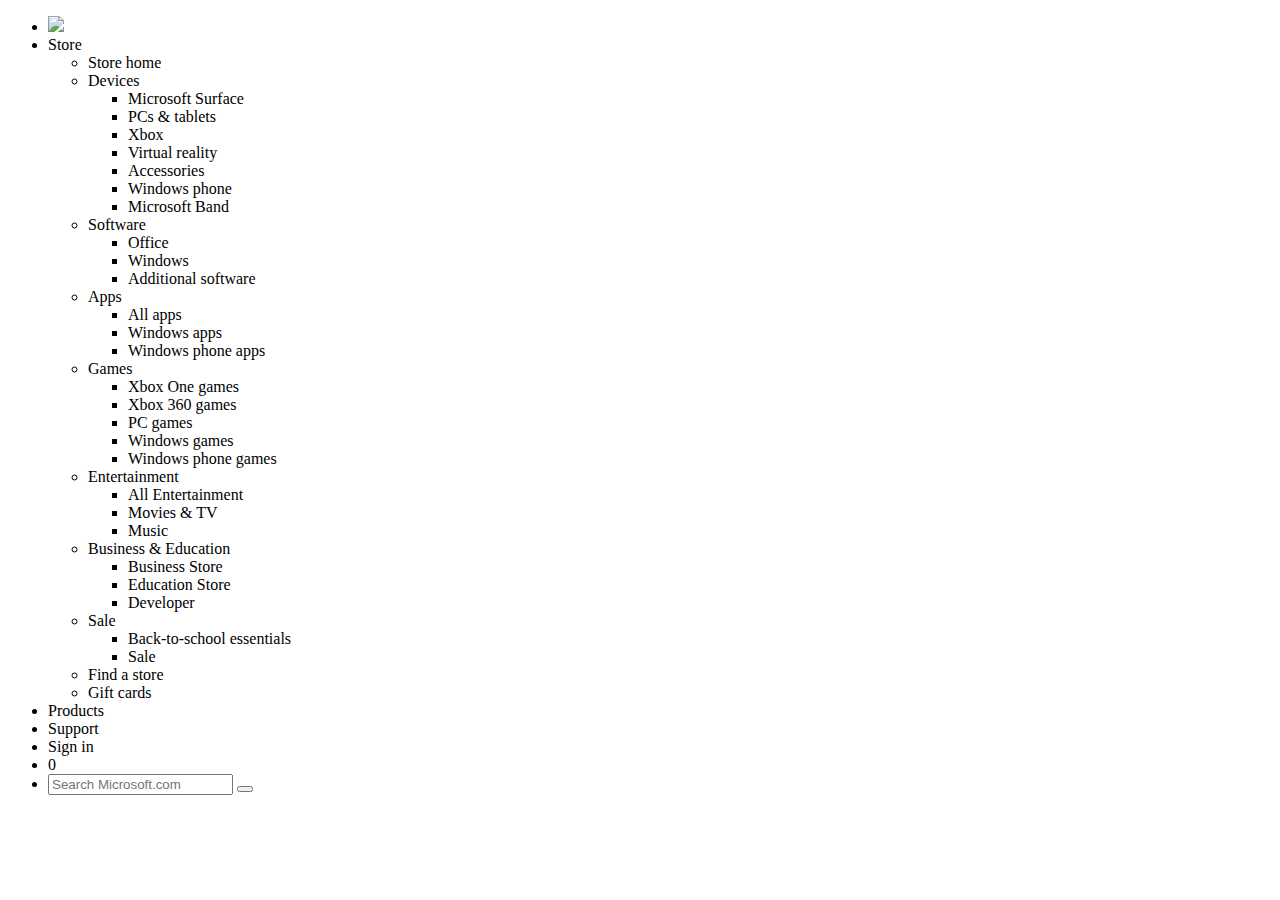
==== index.html @ bd0f7568 "Start" ====
<!DOCTYPE html>
<html lang="en">
<head>
    <meta charset="UTF-8">
    <title>Test</title>

    <!--style-->
    <link rel="stylesheet" href="css/style.css">
    <link rel="stylesheet" href="css/bootstrap.css">
    <link rel="stylesheet" href="css/bootstrap-theme.css">

    <!--JS-->
    <script src="https://ajax.googleapis.com/ajax/libs/jquery/1.12.4/jquery.min.js"></script>
    <script src="js/bootstrap.js"></script>
    <script src="js/jquery.menu-aim.js"></script>
</head>
<body>
<!--Microsoft's nav bar-->
<nav id="microsoft_navbar">
    <ul>
        <li>
            <a href="#">
                <img id="microsoft_image" src="images/microsoft.png">
            </a>
        </li>
        <li id="microsoft_store">
            <span>Store</span>
            <ul>
                <li>Store home</li>

                <li>Devices <span class="glyphicon glyphicon-menu-right" aria-hidden="true"></span>
                    <ul class="microsoft_store_menu">
                        <li>Microsoft Surface</li>
                        <li>PCs & tablets</li>
                        <li>Xbox</li>
                        <li>Virtual reality</li>
                        <li>Accessories</li>
                        <li>Windows phone</li>
                        <li>Microsoft Band</li>
                    </ul>
                </li>

                <li>Software <span class="glyphicon glyphicon-menu-right" aria-hidden="true"></span>
                    <ul class="microsoft_store_menu">
                        <li>Office</li>
                        <li>Windows</li>
                        <li>Additional software</li>
                    </ul>
                </li>

                <li>Apps <span class="glyphicon glyphicon-menu-right" aria-hidden="true"></span>
                    <ul class="microsoft_store_menu">
                        <li>All apps</li>
                        <li>Windows apps</li>
                        <li>Windows phone apps</li>
                    </ul>
                </li>

                <li>Games <span class="glyphicon glyphicon-menu-right" aria-hidden="true"></span>
                    <ul class="microsoft_store_menu">
                        <li>Xbox One games</li>
                        <li>Xbox 360 games</li>
                        <li>PC games</li>
                        <li>Windows games</li>
                        <li>Windows phone games</li>
                    </ul>
                </li>

                <li>Entertainment <span class="glyphicon glyphicon-menu-right" aria-hidden="true"></span>
                    <ul class="microsoft_store_menu">
                        <li>All Entertainment</li>
                        <li>Movies & TV</li>
                        <li>Music</li>
                    </ul>
                </li>

                <li>Business & Education <span class="glyphicon glyphicon-menu-right" aria-hidden="true"></span>
                    <ul class="microsoft_store_menu">
                        <li>Business Store</li>
                        <li>Education Store</li>
                        <li>Developer</li>
                    </ul>
                </li>

                <li>Sale <span class="glyphicon glyphicon-menu-right" aria-hidden="true"></span>
                    <ul class="microsoft_store_menu">
                        <li>Back-to-school essentials</li>
                        <li>Sale</li>
                    </ul>
                </li>
                <li>Find a store</li>
                <li>Gift cards</li>
            </ul>
        </li>
        <li>
            <span>Products</span>
        </li>

        <li>
            <span>Support</span>
        </li>

        <li class="microsoft_nav_left">
            <span>Sign in</span>
        </li>

        <li class="microsoft_nav_left">
            <span class="glyphicon glyphicon-shopping-cart" aria-hidden="true">0</span>
        </li>

        <li class="microsoft_nav_left">
            <form id="microsoft_form" method="get" action="">
                <input type="text" placeholder="Search Microsoft.com">
                <button type="submit">
                    <span class="glyphicon glyphicon-search" aria-hidden="true"></span>
                </button>
            </form>
        </li>
    </ul>

</nav>
</body>
</html>
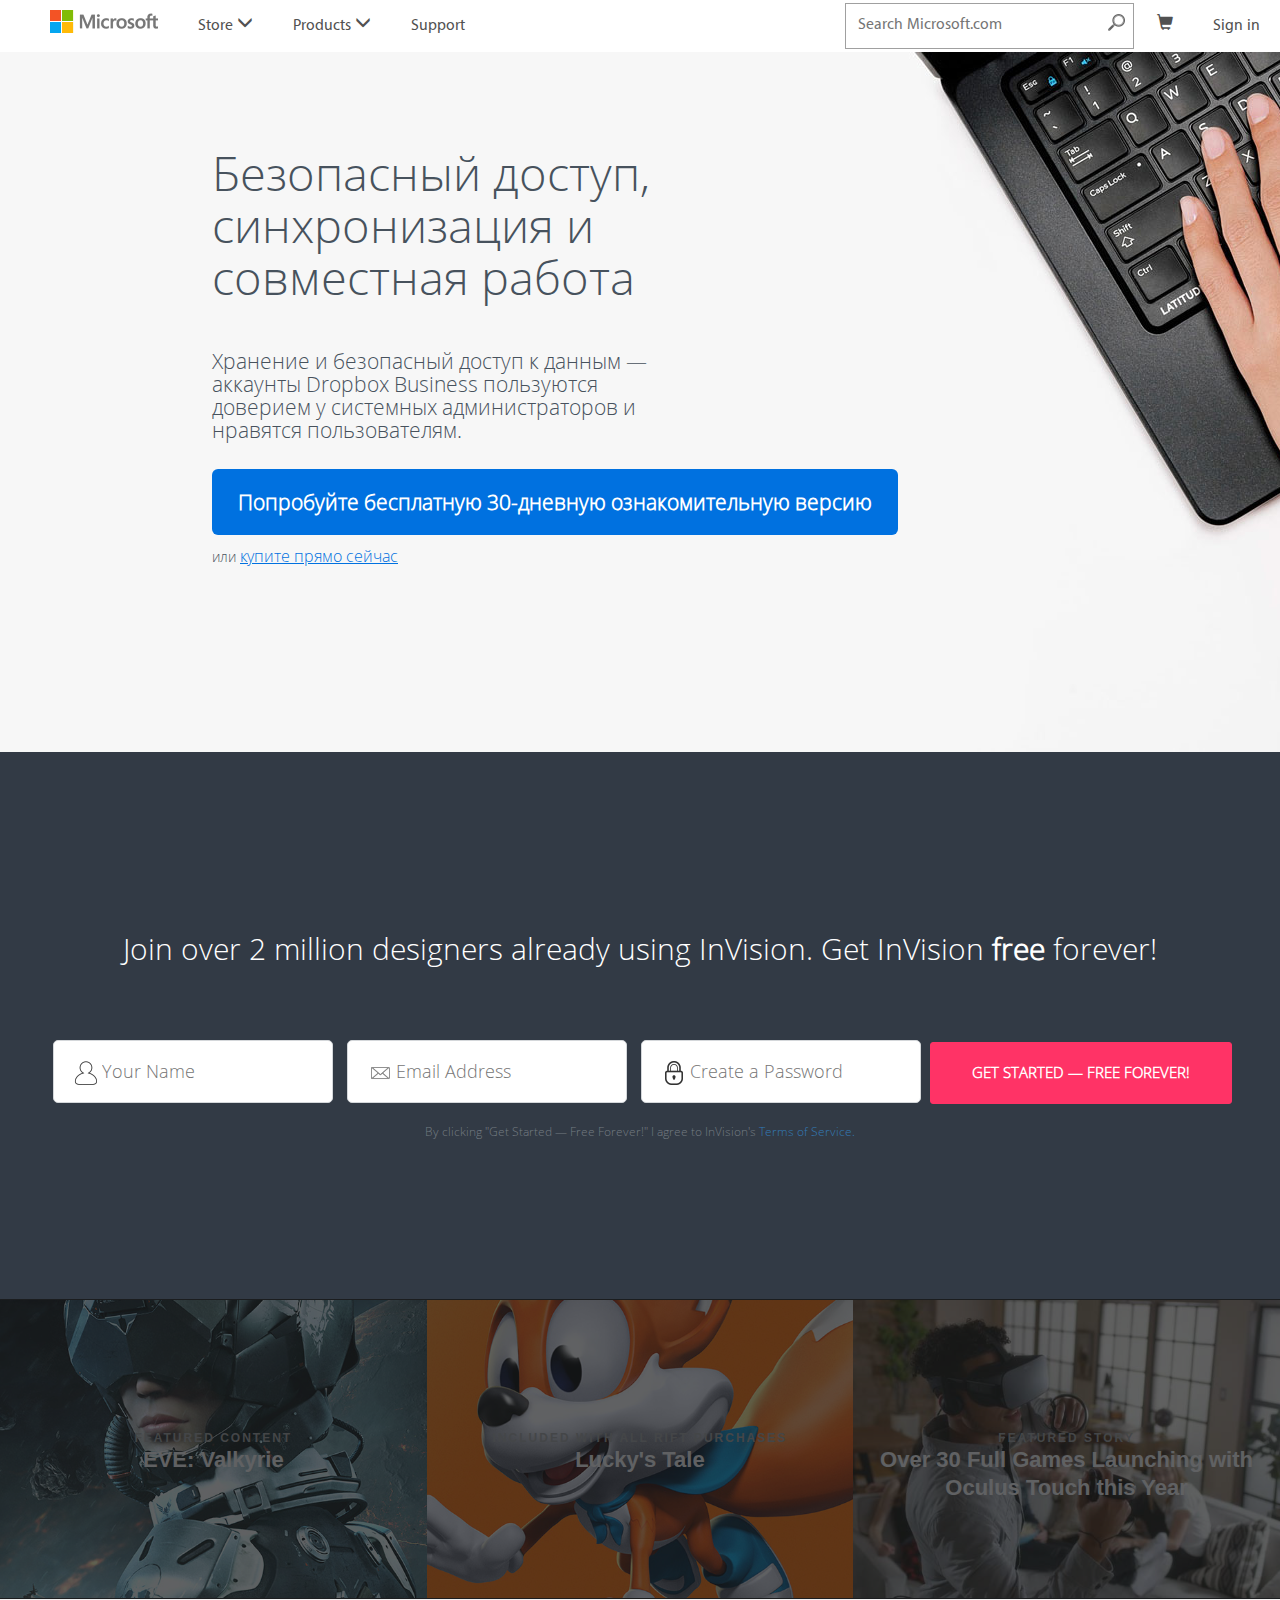
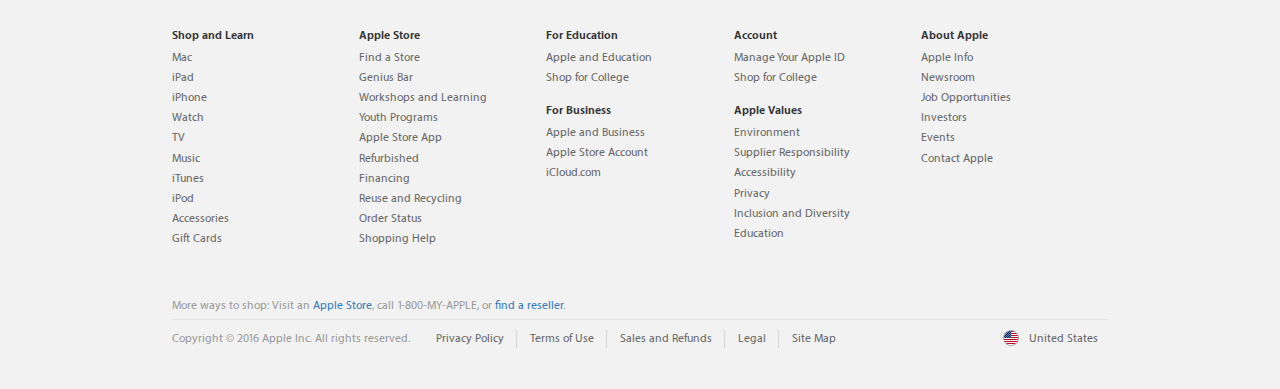
==== commit 0ad045ff: "Updated MIcrosoft's navbar" ====
--- a/index.html
+++ b/index.html
@@ -1,124 +1,577 @@
-
 <!DOCTYPE html>
 <html lang="en">
 <head>
     <meta charset="UTF-8">
-    <title>Test</title>
-
-    <!--style-->
-    <link rel="stylesheet" href="css/style.css">
-    <link rel="stylesheet" href="css/bootstrap.css">
-    <link rel="stylesheet" href="css/bootstrap-theme.css">
-
-    <!--JS-->
+    <title>Title</title>
+
+    <link href="css/style.css" rel="stylesheet">
+    <link href="css/bootstrap.css" rel="stylesheet">
+    <link href="css/bootstrap-responsive.css" rel="stylesheet">
+
+
     <script src="https://ajax.googleapis.com/ajax/libs/jquery/1.12.4/jquery.min.js"></script>
-    <script src="js/bootstrap.js"></script>
-    <script src="js/jquery.menu-aim.js"></script>
+    <script src="js/jquery.menu-aim.js" type="text/javascript"></script>
+    <script src="js/bootstrap.min.js" type="text/javascript"></script>
+    <script>
+        window.onload = function () {
+            var store_clicked = false,
+                product_clicked = false;
+
+            var microsoft_store = document.getElementById('microsoft_store'),
+                microsoft_products = document.getElementById('microsoft_products'),
+                microsoft_support = document.getElementById('microsoft_support');
+
+            function resizeMicrosoftMenu() {
+                if (768 < document.documentElement.clientWidth) {
+                    $('#microsoft_nav').append(microsoft_store);
+                    $('#microsoft_nav').append(microsoft_products);
+                    $('#microsoft_nav').append(microsoft_support);
+                    $('#microsoft_nav').append($('#microsoft_store_nav'));
+                    $('#microsoft_nav').append($('#microsoft_products_nav'));
+                }
+                else {
+                    $('#microsoft_adaptive_menu').append(microsoft_store);
+                    $('#microsoft_adaptive_menu').append(microsoft_products);
+                    $('#microsoft_adaptive_menu').append(microsoft_support);
+                    $('#microsoft_store').append($('#microsoft_store_nav'));
+                    $('#microsoft_products').append($('#microsoft_products_nav'));
+
+                }
+            }
+            resizeMicrosoftMenu();
+
+
+
+
+                    (function () {
+                        $("#microsoft_store_nav").menuAim({
+                            activate: function (a) {
+                                var idx = $(a).index();
+                                $('#microsoft_store_submenu ul').eq(idx).show();
+
+                                $('#microsoft_store_nav li a').css({'background-color': '#f4f4f4'});
+                                $('#microsoft_store_nav li a').eq(idx).css({'background-color': '#dcdcdc'});
+                            },  // fired on row activation
+                            deactivate: function (a) {
+                                var idx = $(a).index();
+                                $('#microsoft_store_submenu ul').eq(idx).hide();
+                            }  // fired on row deactivation
+
+                        });
+
+                        $("#microsoft_products_nav").menuAim({
+                            activate: function (a) {
+                                var idx = $(a).index();
+                                $('#microsoft_products_submenu ul').eq(idx).show();
+
+                                $('#microsoft_products_nav li a').css({'background-color': '#f4f4f4'});
+                                $('#microsoft_products_nav li a').eq(idx).css({'background-color': '#dcdcdc'});
+                            },  // fired on row activation
+                            deactivate: function (a) {
+                                var idx = $(a).index();
+                                $('#microsoft_products_submenu ul').eq(idx).hide();
+                            }  // fired on row deactivation
+                        });
+                    })();
+
+
+            $(window).resize(function(){
+                //alert('resize');
+                resizeMicrosoftMenu();
+
+            });
+
+            window.addEventListener('click', function (event) {
+                $('#microsoft_store_nav').hide();
+                $('#microsoft_store_submenu ul').hide();
+                microsoft_store.style.backgroundColor = '#ffffff';
+
+                $('#microsoft_products_nav').hide();
+                $('#microsoft_products_submenu ul').hide();
+                microsoft_products.style.backgroundColor = '#ffffff';
+
+                $('#microsoft_adaptive_menu').hide();
+            });
+
+
+
+            microsoft_store.addEventListener('click', function(event) {
+                if (!store_clicked) {
+                    $('#microsoft_store_nav').show();
+
+                    $('#microsoft_products_nav').hide();
+                    $('#microsoft_products_submenu ul').hide();
+
+                    microsoft_store.style.backgroundColor = '#f4f4f4';
+                    microsoft_products.style.backgroundColor = '#ffffff';
+
+                    store_clicked = !store_clicked;
+                }
+                else {
+                    $('#microsoft_store_nav').hide();
+                    microsoft_store.style.backgroundColor = '#ffffff';
+                    store_clicked = !store_clicked;
+                }
+
+                event.preventDefault();
+                event.stopPropagation();
+            });
+
+            microsoft_products.addEventListener('click', function (event) {
+                if (!product_clicked) {
+
+                    $('#microsoft_products_nav').show();
+
+                    $('#microsoft_store_nav').hide();
+                    $('#microsoft_store_submenu ul').hide();
+
+
+                    microsoft_products.style.backgroundColor = '#f4f4f4';
+                    microsoft_store.style.backgroundColor = '#ffffff';
+
+                    product_clicked = !product_clicked;
+                }
+                else {
+                    $('#microsoft_products_nav').hide();
+                    microsoft_products.style.backgroundColor = '#ffffff';
+                    product_clicked = !product_clicked;
+                }
+                event.preventDefault();
+                event.stopPropagation();
+
+            });
+
+
+
+
+
+
+            var microsoft_form = document.getElementById('microsoft_nav_form');
+
+            microsoft_form.addEventListener('click', function(event) {
+                var form = $('#microsoft_nav_form > form');
+                if (!form.hasClass('microsoft_nav_form_visible')){
+                    //alert('visible');
+                    form.addClass('microsoft_nav_form_visible');
+                }
+                else {
+                    //alert('unvisible');
+                    form.removeClass('microsoft_nav_form_visible');
+                }
+            }, false);
+
+            $('#microsoft_nav_form > form').click(function (event) {
+                event.stopPropagation();
+            });
+
+            var microsoft_menu = document.getElementById('microsoft_menu');
+            var microsoft_menu_visible = false;
+
+            microsoft_menu.addEventListener('click', function (event) {
+
+                if (document.documentElement.clientWidth <= 768){
+                    if (!microsoft_menu_visible){
+                        $('#microsoft_adaptive_menu').show();
+
+                        microsoft_store.style.display = 'block';
+                        microsoft_products.style.display = 'block';
+                        microsoft_support.style.display = 'block';
+
+                        microsoft_menu_visible = true;
+                    }
+                    else{
+                        microsoft_store.style.display = 'none';
+                        microsoft_products.style.display = 'none';
+                        microsoft_support.style.display = 'none';
+
+                        microsoft_menu_visible = false;
+                    }
+                }
+                event.preventDefault();
+                event.stopPropagation();
+            });
+
+
+
+
+
+
+            var apple_nav = document.getElementsByClassName('apple_nav_submenu_invisible');
+
+            for (var i=0; i < apple_nav.length; i++){
+                var elem = apple_nav[i];
+                elem.addEventListener('click', function () {
+                    if (this.classList.contains('apple_nav_submenu_invisible')){
+                        this.classList.remove('apple_nav_submenu_invisible');
+                        this.classList.add('apple_nav_submenu_visible');
+                    }
+                    else{
+                        this.classList.remove('apple_nav_submenu_visible');
+                        this.classList.add('apple_nav_submenu_invisible');
+                    }
+                }, true);
+            }
+
+        }
+
+    </script>
+
 </head>
 <body>
-<!--Microsoft's nav bar-->
-<nav id="microsoft_navbar">
-    <ul>
-        <li>
-            <a href="#">
-                <img id="microsoft_image" src="images/microsoft.png">
-            </a>
+
+<!--Microsoft-->
+<nav id="microsoft_nav">
+    <div id="microsoft_logo">
+        <a href="#">
+            <img src="images/microsoft.png">
+        </a>
+    </div>
+    <div id="microsoft_store" class="microsoft_nav">
+        <span>Store</span>
+        <span class="glyphicon glyphicon-menu-down" aria-hidden="true"></span>
+    </div>
+    <div id="microsoft_products" class="microsoft_nav">
+        <span>Products</span>
+        <span class="glyphicon glyphicon-menu-down" aria-hidden="true"></span>
+    </div>
+    <div id="microsoft_support" class="microsoft_nav">
+        <a href="#"><span>Support</span></a>
+    </div>
+
+
+    <div id="microsoft_menu" class="microsoft_nav microsoft_nav_right">
+        <span class="glyphicon glyphicon-menu-hamburger" aria-hidden="true"></span>
+    </div>
+
+    <div class="microsoft_nav microsoft_nav_right">
+        <a href="#"><span>Sign in</span></a>
+    </div>
+    <div class="microsoft_nav microsoft_nav_right">
+        <a href="#"><span class="glyphicon glyphicon-shopping-cart" aria-hidden="true"></span></a>
+    </div>
+    <div id="microsoft_nav_form" class="microsoft_nav_right">
+        <form method="get" action="">
+            <input type="text" placeholder="Search Microsoft.com">
+            <button type="submit"></button>
+        </form>
+    </div>
+
+
+
+    <ul id="microsoft_store_nav" class="microsoft_nav_menu">
+        <li><a href="#">Store hone</a></li>
+        <li><a href="#">Devices <span class="glyphicon glyphicon-menu-right" aria-hidden="true"></span></a></li>
+        <li><a href="#">Software <span class="glyphicon glyphicon-menu-right" aria-hidden="true"></span></a></li>
+        <li><a href="#">Apps <span class="glyphicon glyphicon-menu-right" aria-hidden="true"></span></a></li>
+        <li><a href="#">Games <span class="glyphicon glyphicon-menu-right" aria-hidden="true"></span></a></li>
+        <li><a href="#">Entertainment <span class="glyphicon glyphicon-menu-right" aria-hidden="true"></span></a></li>
+        <li><a href="#">Business & Education <span class="glyphicon glyphicon-menu-right" aria-hidden="true"></span></a>
         </li>
-        <li id="microsoft_store">
-            <span>Store</span>
-            <ul>
-                <li>Store home</li>
-
-                <li>Devices <span class="glyphicon glyphicon-menu-right" aria-hidden="true"></span>
-                    <ul class="microsoft_store_menu">
-                        <li>Microsoft Surface</li>
-                        <li>PCs & tablets</li>
-                        <li>Xbox</li>
-                        <li>Virtual reality</li>
-                        <li>Accessories</li>
-                        <li>Windows phone</li>
-                        <li>Microsoft Band</li>
-                    </ul>
-                </li>
-
-                <li>Software <span class="glyphicon glyphicon-menu-right" aria-hidden="true"></span>
-                    <ul class="microsoft_store_menu">
-                        <li>Office</li>
-                        <li>Windows</li>
-                        <li>Additional software</li>
-                    </ul>
-                </li>
-
-                <li>Apps <span class="glyphicon glyphicon-menu-right" aria-hidden="true"></span>
-                    <ul class="microsoft_store_menu">
-                        <li>All apps</li>
-                        <li>Windows apps</li>
-                        <li>Windows phone apps</li>
-                    </ul>
-                </li>
-
-                <li>Games <span class="glyphicon glyphicon-menu-right" aria-hidden="true"></span>
-                    <ul class="microsoft_store_menu">
-                        <li>Xbox One games</li>
-                        <li>Xbox 360 games</li>
-                        <li>PC games</li>
-                        <li>Windows games</li>
-                        <li>Windows phone games</li>
-                    </ul>
-                </li>
-
-                <li>Entertainment <span class="glyphicon glyphicon-menu-right" aria-hidden="true"></span>
-                    <ul class="microsoft_store_menu">
-                        <li>All Entertainment</li>
-                        <li>Movies & TV</li>
-                        <li>Music</li>
-                    </ul>
-                </li>
-
-                <li>Business & Education <span class="glyphicon glyphicon-menu-right" aria-hidden="true"></span>
-                    <ul class="microsoft_store_menu">
-                        <li>Business Store</li>
-                        <li>Education Store</li>
-                        <li>Developer</li>
-                    </ul>
-                </li>
-
-                <li>Sale <span class="glyphicon glyphicon-menu-right" aria-hidden="true"></span>
-                    <ul class="microsoft_store_menu">
-                        <li>Back-to-school essentials</li>
-                        <li>Sale</li>
-                    </ul>
-                </li>
-                <li>Find a store</li>
-                <li>Gift cards</li>
-            </ul>
+        <li><a href="#">Sale <span class="glyphicon glyphicon-menu-right" aria-hidden="true"></span></a></li>
+        <li><a href="#">Find a store</a></li>
+        <li><a href="#">Gift cards</a></li>
+    </ul>
+
+    <ul id="microsoft_products_nav" class="microsoft_nav_menu">
+        <li><a href="#">Software & services <span class="glyphicon glyphicon-menu-right" aria-hidden="true"></span></a>
         </li>
-        <li>
-            <span>Products</span>
+        <li><a href="#">Devices & Xbox <span class="glyphicon glyphicon-menu-right" aria-hidden="true"></span></a></li>
+        <li><a href="#">For business <span class="glyphicon glyphicon-menu-right" aria-hidden="true"></span></a></li>
+        <li><a href="#">For developer & IT pros <span class="glyphicon glyphicon-menu-right" aria-hidden="true"></span></a>
         </li>
-
-        <li>
-            <span>Support</span>
-        </li>
-
-        <li class="microsoft_nav_left">
-            <span>Sign in</span>
-        </li>
-
-        <li class="microsoft_nav_left">
-            <span class="glyphicon glyphicon-shopping-cart" aria-hidden="true">0</span>
-        </li>
-
-        <li class="microsoft_nav_left">
-            <form id="microsoft_form" method="get" action="">
-                <input type="text" placeholder="Search Microsoft.com">
-                <button type="submit">
-                    <span class="glyphicon glyphicon-search" aria-hidden="true"></span>
-                </button>
-            </form>
+        <li><a href="#">For students & educator <span class="glyphicon glyphicon-menu-right" aria-hidden="true"></span></a>
         </li>
     </ul>
 
+    <div id="microsoft_store_submenu">
+        <ul class="none">
+        </ul>
+
+        <ul class="sub-menu">
+            <li><a href="#">Microsoft Surface</a></li>
+            <li><a href="#">PCs & tablets</a></li>
+            <li><a href="#">Xbox</a></li>
+            <li><a href="#">Virtual reality</a></li>
+            <li><a href="#">Accessories</a></li>
+            <li><a href="#">Windows phone</a></li>
+            <li><a href="#">Microsoft Band</a></li>
+        </ul>
+
+        <ul class="sub-menu">
+            <li><a href="#">Office</a></li>
+            <li><a href="#">Windows</a></li>
+            <li><a href="#">Additional software</a></li>
+        </ul>
+
+        <ul class="sub-menu">
+            <li><a href="#">All apps</a></li>
+            <li><a href="#">Windows apps</a></li>
+            <li><a href="#">Windows phone apps</a></li>
+        </ul>
+
+        <ul class="sub-menu">
+            <li><a href="#">Xbox One games</a></li>
+            <li><a href="#">Xbox 360 games</a></li>
+            <li><a href="#">PC games</a></li>
+            <li><a href="#">Windows games</a></li>
+            <li><a href="#">Windows phone games</a></li>
+        </ul>
+
+        <ul class="sub-menu">
+            <li><a href="#">All Entertainment</a></li>
+            <li><a href="#">Movies & TV</a></li>
+            <li><a href="#">Music</a></li>
+        </ul>
+
+        <ul class="sub-menu">
+            <li><a href="#">Business Store</a></li>
+            <li><a href="#">Education Store</a></li>
+            <li><a href="#">Developer</a></li>
+        </ul>
+
+        <ul class="sub-menu">
+            <li><a href="#">Back-to-school essentials</a></li>
+            <li><a href="#">Sale</a></li>
+        </ul>
+
+        <ul class="none">
+        </ul>
+
+        <ul class="none">
+        </ul>
+    </div>
+
+    <div id="microsoft_products_submenu">
+        <ul class="sub-menu">
+            <li><a href="#">Windows</a></li>
+            <li><a href="#">Office</a></li>
+            <li><a href="#">Free downloads & security</a></li>
+            <li><a href="#">Internet Explorer</a></li>
+            <li><a href="#">Microsoft Edge</a></li>
+            <li><a href="#">Skype</a></li>
+            <li><a href="#">OneNote</a></li>
+            <li><a href="#">OneDrive</a></li>
+            <li><a href="#">Microsoft Health</a></li>
+            <li><a href="#">MSN</a></li>
+            <li><a href="#">Bing</a></li>
+            <li><a href="#">Microsoft Groove</a></li>
+            <li><a href="#">Microsoft Movies & TV</a></li>
+        </ul>
+
+        <ul class="sub-menu">
+            <li><a href="#">All Microsoft devices</a></li>
+            <li><a href="#">Microsoft Surface</a></li>
+            <li><a href="#">All Windows PCs & tablets</a></li>
+            <li><a href="#">PC accessories</a></li>
+            <li><a href="#">Xbox & games</a></li>
+            <li><a href="#">Microsoft Band</a></li>
+            <li><a href="#">Microsoft Lumia</a></li>
+            <li><a href="#">All Windows phones</a></li>
+            <li><a href="#">Microsoft HoloLens</a></li>
+        </ul>
+
+        <ul class="sub-menu">
+            <li><a href="#">Clouf Platform</a></li>
+            <li><a href="#">Microsoft Azure</a></li>
+            <li><a href="#">Microsoft Dynamics</a></li>
+            <li><a href="#">Windows for business</a></li>
+            <li><a href="#">Office for business</a></li>
+            <li><a href="#">Skype for business</a></li>
+            <li><a href="#">Surface for business</a></li>
+            <li><a href="#">Enterprise solutions</a></li>
+            <li><a href="#">Small business solutions</a></li>
+            <li><a href="#">Find a solutions provider</a></li>
+            <li><a href="#">Volume Licensing</a></li>
+        </ul>
+
+        <ul class="sub-menu">
+            <li><a href="#">Develop Windows apps</a></li>
+            <li><a href="#">Microsoft Azure</a></li>
+            <li><a href="#">MSDN</a></li>
+            <li><a href="#">TechNet</a></li>
+            <li><a href="#">Visual Studio</a></li>
+        </ul>
+
+        <ul class="sub-menu">
+            <li><a href="#">Office for students</a></li>
+            <li><a href="#">OneNote in classroom</a></li>
+            <li><a href="#">Shop PCs & tablets perfect for students</a></li>
+            <li><a href="#">Microsoft in Education</a></li>
+        </ul>
+
+    </div>
 </nav>
+<div id="microsoft_adaptive_menu">
+
+</div>
+
+<!--Dropbox-->
+<main>
+    <section id="dropbox">
+        <div class="dropbox_background">
+            <div class="dropbox_top_section">
+                <h1>Безопасный доступ, синхронизация и совместная работа</h1>
+                <h2>Хранение и безопасный доступ к данным — аккаунты Dropbox Business пользуются доверием у системных администраторов и нравятся пользователям.</h2>
+                <a href="#">Попробуйте бесплатную 30-дневную ознакомительную версию</a>
+
+                <span>или <a href="#">купите прямо сейчас</a></span>
+            </div>
+        </div>
+    </section>
+
+
+    <!--Invision-->
+    <section id="invision">
+        <h2>Join over 2 million designers already using InVision. Get InVision <strong>free</strong> forever!</h2>
+        <form method="POST" id="signup_form" class="signup_form" action="">
+            <input type="text" name="name" id="invision_name" value="" autocomplete="off" spellcheck="false" placeholder="Your Name"/>
+            <input type="email" name="email" id="invision_email" value="" autocomplete="off" spellcheck="false" placeholder="Email Address"/>
+            <input type="password" name="password" id="invision_password" value="" autocomplete="off" spellcheck="false" placeholder="Create a Password"/>
+            <button type="submit">Get Started &mdash; Free Forever!</button>
+        </form>
+
+        <p class="terms">By clicking "Get Started &mdash; Free Forever!" I agree to InVision's <a href="#">Terms of Service.</a></p>
+    </section>
+
+    <!--Oculus-->
+    <section id="oculus">
+        <ul>
+            <li>
+                <div id="oculus_first" class="oculus_image">
+                    <a href="#">
+                        <h4>Featured content</h4>
+                        <h3>EVE: Valkyrie</h3>
+                    </a>
+                </div>
+            </li>
+
+            <li>
+                <div id="oculus_second" class="oculus_image">
+                    <a href="#">
+                        <h4>Included with all rift purchases</h4>
+                        <h3>Lucky's Tale</h3>
+                    </a>
+                </div>
+
+            </li>
+
+            <li>
+                <div id="oculus_third" class="oculus_image">
+                    <a href="#">
+                        <h4>Featured Story</h4>
+                        <h3>Over 30 Full Games Launching with Oculus Touch this Year</h3>
+                    </a>
+                </div>
+            </li>
+        </ul>
+    </section>
+</main>
+
+<footer id="apple">
+    <nav id="apple_nav">
+        <h2 class="none">Apple footer</h2>
+
+        <div class="apple_nav_menu">
+            <h3 class="apple_nav_submenu_invisible">Shop and Learn</h3>
+            <ul>
+                <li><a href='#'>Mac</a></li>
+                <li><a href='#'>iPad</a></li>
+                <li><a href='#'>iPhone</a></li>
+                <li><a href='#'>Watch</a></li>
+                <li><a href='#'>TV</a></li>
+                <li><a href='#'>Music</a></li>
+                <li><a href='#'>iTunes</a></li>
+                <li><a href='#'>iPod</a></li>
+                <li><a href='#'>Accessories</a></li>
+                <li><a href='#'>Gift Cards</a></li>
+            </ul>
+        </div>
+
+        <div class="apple_nav_menu">
+            <h3 class="apple_nav_submenu_invisible">Apple Store</h3>
+            <ul>
+                <li><a href='#'>Find a Store</a></li>
+                <li><a href='#'>Genius Bar</a></li>
+                <li><a href='#'>Workshops and Learning</a></li>
+                <li><a href='#'>Youth Programs</a></li>
+                <li><a href='#'>Apple Store App</a></li>
+                <li><a href='#'>Refurbished</a></li>
+                <li><a href='#'>Financing</a></li>
+                <li><a href='#'>Reuse and Recycling</a></li>
+                <li><a href='#'>Order Status</a></li>
+                <li><a href='#'>Shopping Help</a></li>
+            </ul>
+        </div>
+
+        <div class="apple_nav_menu">
+            <h3 class="apple_nav_submenu_invisible">For Education</h3>
+            <ul>
+                <li><a href='#'>Apple and Education</a></li>
+                <li><a href='#'>Shop for College</a></li>
+            </ul>
+
+            <h3 class="apple_nav_submenu_invisible">For Business</h3>
+            <ul>
+                <li><a href='#'>Apple and Business</a></li>
+                <li><a href='#'>Apple Store Account</a></li>
+                <li><a href='#'>iCloud.com</a></li>
+            </ul>
+        </div>
+
+        <div class="apple_nav_menu">
+            <h3 class="apple_nav_submenu_invisible">Account</h3>
+            <ul>
+                <li><a href='#'>Manage Your Apple ID</a></li>
+                <li><a href='#'>Shop for College</a></li>
+            </ul>
+
+            <h3 class="apple_nav_submenu_invisible">Apple Values</h3>
+            <ul>
+                <li><a href='#'>Environment</a></li>
+                <li><a href='#'>Supplier Responsibility</a></li>
+                <li><a href='#'>Accessibility</a></li>
+                <li><a href='#'>Privacy</a></li>
+                <li><a href='#'>Inclusion and Diversity</a></li>
+                <li><a href='#'>Education</a></li>
+            </ul>
+        </div>
+
+        <div class="apple_nav_menu">
+            <h3 class="apple_nav_submenu_invisible">About Apple</h3>
+            <ul>
+                <li><a href='#'>Apple Info</a></li>
+                <li><a href='#'>Newsroom</a></li>
+                <li><a href='#'>Job Opportunities</a></li>
+                <li><a href='#'>Investors</a></li>
+                <li><a href='#'>Events</a></li>
+                <li><a href='#'>Contact Apple</a></li>
+            </ul>
+        </div>
+    </nav>
+
+    <section id="apple_footer">
+        <div class="apple_footer_shop">
+            <span>More ways to shop: Visit an <a href="#">Apple Store</a>, call 1-800-MY-APPLE, or <a href="#">find a reseller</a>.</span>
+        </div>
+        <div id="apple_footer_copyright" class="apple_footer_shop">
+
+            <div class="apple_footer_locale"><a>United States</a></div>
+            <img class="apple_footer_locale" src="images/16.png">
+
+            <span>Copyright © 2016 Apple Inc. All rights reserved.</span>
+            <ul>
+                <li><a href="#">Privacy Policy</a></li>
+                <li><a href="#">Terms of Use</a></li>
+                <li><a href="#">Sales and Refunds</a></li>
+                <li><a href="#">Legal</a></li>
+                <li><a href="#">Site Map</a></li>
+            </ul>
+
+
+        </div>
+    </section>
+</footer>
+
+
 </body>
 </html>--- a/css/style.css
+++ b/css/style.css
@@ -0,0 +1,943 @@
+/* http://meyerweb.com/eric/tools/css/reset/ | v2.0 | 20110126 */
+html, body, div, span, applet, object, iframe, h1, h2, h3, h4, h5, h6, p, blockquote, pre, a, abbr, acronym, address, big, cite, code, del, dfn, em, img, ins, kbd, q, s, samp, small, strike, strong, sub, sup, tt, var, b, u, i, center, dl, dt, dd, ol, ul, li, fieldset, form, label, legend, table, caption, tbody, tfoot, thead, tr, th, td, article, aside, canvas, details, embed, figure, figcaption, footer, header, hgroup, menu, nav, output, ruby, section, summary, time, mark, audio, video {
+    margin: 0;
+    padding: 0;
+    border: 0;
+    font-size: 100%;
+    font: inherit;
+    vertical-align: baseline;
+}
+
+th, thead {
+    text-align: left;
+}
+
+img {
+    display: block;
+    border: none;
+}
+
+/* HTML5 display-role reset for older browsers */
+article, aside, details, figcaption, figure, footer, header, hgroup, menu, main, nav, section {
+    display: block;
+}
+
+body {
+    line-height: 1;
+}
+
+ol, ul {
+    list-style: none;
+}
+
+blockquote, q {
+    quotes: none;
+}
+
+blockquote:before, blockquote:after, q:before, q:after {
+    content: '';
+    content: none;
+}
+
+/*------------------------------------------------------------------------------
+	Basic Styles
+------------------------------------------------------------------------------*/
+@font-face {
+    font-family: SegoeUI;
+    src: url(../fonts/segoeui.ttf);
+}
+
+@font-face {
+    font-family: OpenSans;
+    src: url(../fonts/OpenSans-Light.ttf);
+}
+
+@font-face {
+    font-family: MyriadSetProMedium;
+    src: url('../fonts/myriad-set-pro_medium.ttf');
+}
+
+@font-face {
+    font-family: MyriadSetProBold;
+    src: url('../fonts/myriad-set-pro_bold.ttf');
+}
+
+/* HTML Tags */
+body {
+    padding: 0px;
+}
+
+.none {
+    display: none;
+}
+
+#microsoft_nav {
+    height: 48px;
+    width: 100%;
+    font-family: MyriadSetProMedium;
+    font-size: 16px;
+    display: block;
+}
+
+#microsoft_logo {
+    width: 108px;
+    height: 100%;
+    padding: 10px 0px;
+    margin: 0px 20px 0px 50px;
+    float: left;
+}
+
+#microsoft_logo a img {
+    width: 108px;
+    height: 23px;
+}
+
+#microsoft_store {
+    height: 48px;
+    text-align: center;
+}
+
+.microsoft_nav {
+    height: 48px;
+    float: left;
+    padding: 5px 20px;
+}
+
+.microsoft_nav_right {
+    float: right;
+}
+
+.microsoft_nav span, .microsoft_nav form {
+    position: relative;
+    top: 10px;
+    text-decoration: none;
+    color: #515151;
+}
+
+.microsoft_nav:hover {
+    background-color: #f4f4f4;
+}
+
+.microsoft_nav_menu {
+    float: left;
+    background-color: #f4f4f4;
+    display: none;
+    clear: both;
+    border: 1px solid lightgray;
+    position: absolute;
+    top: 48px;
+
+}
+
+.microsoft_nav_menu li a {
+    display: block;
+    width: 239px;
+    padding: 17px 24px;
+    color: #515151;
+}
+
+.microsoft_nav_menu li a:hover {
+    background-color: #dcdcdc;
+}
+
+.microsoft_nav_menu li a span {
+    float: right;
+}
+
+#microsoft_store_nav{
+    left: 178px;
+}
+
+#microsoft_products_nav {
+    left: 272px;
+}
+
+#microsoft_menu{
+    display: none;
+}
+
+.sub-menu {
+    position: absolute;
+    display: none;
+    background-color: #dddddd;
+    top: 48px;
+}
+
+#microsoft_store_submenu .sub-menu{
+    left: 419px;
+    height: 542px;
+}
+
+#microsoft_products_submenu .sub-menu{
+    left: 513px;
+    min-height: 282px;
+}
+
+.sub-menu li a {
+    display: block;
+    width: 300px;
+    padding: 17px 24px;
+    color: #515151;
+}
+
+.sub-menu li a:hover {
+    background-color: #d0d0d0;
+}
+
+#microsoft_store_nav li:hover .sub-menu {
+    display: block;
+}
+
+#microsoft_products_nav li:hover .sub-menu {
+    display: block;
+}
+
+#microsoft_store_submenu, #microsoft_products_submenu {
+    float: left;
+}
+
+#microsoft_store_submenu ul, #microsoft_products_submenu ul {
+    display: none;
+}
+
+#microsoft_nav_form {
+    padding: 0px;
+    margin: 0px;
+}
+
+#microsoft_nav_form form {
+    padding: 2px 0px 2px 10px;
+    margin: 3px;
+    border: 1px solid #a0a0a0;
+}
+
+#microsoft_nav_form form input {
+    width: 244px;
+    height: 36px;
+    border: none;
+    float: left;
+
+}
+
+#microsoft_nav_form form button {
+    width: 33px;
+    height: 33px;
+    background-image: url(../images/search_icon17x17.png);
+    background-repeat: no-repeat;
+    background-color: #ffffff;
+    background-position: center;
+    border: none;
+}
+
+/*DROPBOX*/
+#dropbox {
+    width: 100%;
+    height: 700px;
+    overflow: hidden;
+}
+
+#dropbox .dropbox_background{
+    width: 150%;
+    height: 100%;
+
+    background-image: url('../images/dropbox_background.jpg');
+    background-color: #f7f7f7;
+    background-size: contain;
+    background-repeat: no-repeat;
+    background-position: right center;
+
+}
+
+.dropbox_top_section{
+    max-width: 990px;
+    height: 550px;
+    padding: 75px 20px;
+    margin-left: 10%;
+    text-align: left;
+
+    color: #47525d;
+    font-family: OpenSans;
+}
+
+.dropbox_top_section > h1{
+    width: 450px;
+    height: 183px;
+    text-align: left;
+    font-size: 47.25px;
+    font-weight: 100;
+    margin-bottom: 20px;
+}
+
+.dropbox_top_section > h2 {
+    width: 450px;
+    font-size: 21px;
+    padding-bottom: 20px;
+    margin-bottom: 30px;
+
+}
+
+.dropbox_top_section > a{
+
+    margin-bottom: 50px;
+    padding: 19px 26px;
+    font-size: 21px;
+    font-weight: 600;
+    line-height: 21px;
+    background-color: #0071e0;
+    color: #fff;
+    text-align: center;
+    border: none;
+    border-radius: 6px;
+    text-decoration: none!important;
+}
+
+.dropbox_top_section > a:hover{
+    background-color: #1f85e0;
+    color: #ffffff;
+}
+
+.dropbox_top_section > span {
+    display: block;
+    margin-top: 30px;
+}
+
+.dropbox_top_section > span > a{
+    color: #0071e0;
+    margin-top: 15px;
+    font-size: 16px;
+    text-decoration: underline;
+}
+
+.dropbox_top_section > span > a:hover {
+    color: #17a9e0;
+}
+
+
+
+/*INVISION*/
+
+#invision {
+    height: auto;
+    width: 100%;
+    background-color: #323a45;
+    padding: 160px 0px 145px 0px;
+    font-family: OpenSans;
+}
+
+#invision h2 {
+    color: #ffffff;
+    text-align: center;
+    font-size: 30px;
+    margin-bottom: 55px;
+}
+
+#invision form {
+    width: 95%;
+    margin: 0 auto;
+    text-align: center;
+
+}
+
+#invision form input {
+    width: 280px;
+    height: 63px;
+    padding: 18px 15px 18px 48px;
+    margin: 20px 5px;
+    border: 1px solid #d4d7da;
+    border-radius: 5px;
+    font-size: 18px;
+
+    background-position: 20px 20px;
+    background-repeat: no-repeat;
+
+}
+
+#invision_name {
+    background-image: url('../images/user_icon.png');
+}
+
+#invision_email {
+    background-image: url('../images/mail_icon.png');
+}
+
+#invision_password {
+    background-image: url('../images/password_icon.png');
+}
+
+#invision form button {
+    width: 302px;
+    height: 62px;
+    border: 1px solid #ff3366;
+    border-radius: 3px;
+    background-color: #ff3366;
+    font-size: 15px;
+    font-weight: 700;
+    text-transform: uppercase;
+    color: #ffffff;
+    padding: 10px;
+    transition: background-color 0.3s;
+
+}
+
+#invision form button:hover {
+    background-color: #ff274a;
+}
+
+#invision p {
+    height: 21px;
+    clear: both;
+    font-size: 12px;
+    color: #747c83;
+    text-align: center;
+}
+
+/*OCULUS*/
+#oculus {
+    display: block;
+    width: 100%;
+    height: auto;
+
+}
+
+#oculus ul {
+    list-style-type: none;
+    margin: 0;
+    padding: 0;
+}
+
+#oculus ul li {
+    overflow: hidden;
+    display: block;
+    height: 300px;
+    width: 33.33%;
+    float: left;
+    background-color: #1b1d1f;
+}
+
+.oculus_image {
+    display: block;
+
+    height: 300px;
+    background-position: center center;
+    background-repeat: no-repeat;
+    background-size: cover;
+    opacity: 0.3;
+    transition: all 0.3s ease-out;
+
+    border-top: 1px solid #1b1d1f;
+    border-bottom: 1px solid #1b1d1f;
+    text-align: center;
+
+
+}
+
+.oculus_image a {
+    text-decoration: none!important;
+}
+
+.oculus_image a h4{
+    color: #a4a5a6;
+    font-size: 12px;
+    font-weight: 600;
+    letter-spacing: 2px;
+    line-height: 16px;
+    margin: 130px auto 0px;
+    text-align: center;
+    text-transform: uppercase;
+
+}
+
+.oculus_image a h3 {
+    color: #fff;
+    font-size: 22px;
+    font-weight: 600;
+    line-height: 28px;
+    margin: 0;
+    text-align: center;
+}
+
+.oculus_image:hover {
+    opacity: 1;
+    transform: scale(1.1);
+}
+
+.oculus_image a {
+    display: block;
+    height: 100%;
+}
+
+#oculus_first {
+    background-image: url('../images/eve-valkyrie.jpg');
+}
+
+#oculus_second {
+    background-image: url('../images/luckys-tale.jpg');
+}
+
+#oculus_third {
+    background-image: url('../images/touch.jpg');
+}
+
+/*APPLE*/
+#apple{
+    display: block;
+    clear: both;
+    width: 100%;
+    height: auto;
+    background-color: #f2f2f2;
+    padding-top: 12px;
+
+
+}
+
+#apple_nav {
+    max-width: 980px;
+    height: auto;
+    width: 100%;
+    margin: 0 auto;
+    padding: 0 22px;
+}
+
+.apple_nav_menu {
+    float: left;
+    width: 20%;
+    margin-bottom: 20px;
+
+}
+
+.apple_nav_menu h3{
+    font-family: MyriadSetProBold;
+    font-size: 12px;
+    line-height: 1.66667;
+    font-weight: 600;
+    letter-spacing: normal;
+    color: #333;
+    margin: 15px 0px 0px;
+    border: none;
+
+}
+
+.apple_nav_menu ul li a{
+    font-family: MyriadSetProMedium;
+    font-size: 12px;
+
+    font-weight: 100;
+    letter-spacing: normal;
+    color: #666;
+
+}
+
+.apple_nav_menu ul li a:hover{
+    color: #464646;
+}
+
+#apple_footer{
+    clear: both;
+    max-width: 980px;
+    width: 100%;
+    margin: 0 auto;
+    padding: 20px 22px;
+}
+
+.apple_footer_shop{
+    padding-bottom: 5px;
+    margin-bottom: 6px;
+    color: #999;
+    border-bottom: 1px solid #e3e3e3;
+    font-family: MyriadSetProMedium;
+    font-size: 12px;
+    font-weight: 100;
+}
+
+.apple_footer_shop a:hover{
+    color: #464646;
+}
+
+#apple_footer_copyright{
+    border: none;
+}
+#apple_footer_copyright span{
+    float: left;
+    margin-right: 26px;
+    display: block;
+}
+
+#apple_footer_copyright ul {
+    display: block;
+    margin-top: 10px;
+}
+
+#apple_footer_copyright ul li{
+    display: inline-block;
+    border-right: 1px solid #d6d6d6;
+    margin-right: 10px;
+    padding-right: 12px;
+    white-space: nowrap;
+}
+
+#apple_footer_copyright ul li:last-child{
+    border: none;
+}
+
+
+#apple_footer_copyright ul li a{
+    color: #666;
+}
+
+#apple_footer_copyright ul li a:hover{
+    color: #464646;
+}
+
+
+.apple_footer_locale{
+    margin-right: 10px;
+    float: right;
+    display: block;
+}
+
+.apple_footer_locale a{
+    color: #666;
+}
+
+.apple_footer_locale a:hover{
+    color: #464646;
+}
+
+
+@media screen and (min-width: 768px) and (max-width: 1023.99px) {
+
+    #microsoft_nav_form {
+        width: 44px;
+        height: 48px;
+        margin: 0px 9px;
+        background-image: url('../images/search_icon21x21.png');
+        background-repeat: no-repeat;
+        background-size: 21px;
+        background-position: center;
+    }
+
+    #microsoft_nav_form:hover{
+        background-color: #f2f2f2;
+    }
+
+    #microsoft_nav_form form{
+        display: none;
+    }
+
+    .microsoft_nav_form_visible {
+        display: block!important;
+        height: 80px;
+        width: 80%;
+        margin: 0px auto!important;
+        padding-top: 23px!important;
+        padding-left: 10%;
+        padding-right: 10%;
+        background-color: #f2f2f2;
+        position: absolute;
+        float: none;
+        clear: both;
+        left: 10%;
+        top: 48px;
+    }
+
+    .microsoft_nav_form_visible > input{
+        width: 100%;
+        height: 33px!important;
+        padding-left: 10px;
+        width: 90%!important;
+        color: black;
+    }
+
+    .microsoft_nav_form_visible > button{
+        background-color: #1f85e0!important;
+    }
+
+
+
+
+    #dropbox .dropbox_background{
+        width: 179%;
+    }
+
+
+    .dropbox_top_section > h1{
+        font-size: 31px;
+        max-width: 350px;
+        margin-bottom: 0px;
+        height: 120px;
+    }
+    .dropbox_top_section > h2 {
+
+        font-size: 16px;
+        max-width: 330px;
+        font-weight: 100;
+    }
+
+    .dropbox_top_section > a{
+        border-radius: 6px;
+        font-weight: normal;
+        font-size: 16px;
+        padding: 14px 40px;
+    }
+
+
+    #invision form input {
+        display: block;
+        margin: 10px auto;
+    }
+
+    #invision form button {
+        margin: 10px auto;
+        display: block;
+    }
+
+}
+
+@media screen and (max-width: 767.99px) {
+
+    #microsoft_nav_form {
+        width: 44px;
+        height: 48px;
+        margin: 0px 9px;
+        background-image: url('../images/search_icon21x21.png');
+        background-repeat: no-repeat;
+        background-size: 21px;
+        background-position: center;
+    }
+
+    #microsoft_nav_form:hover{
+        background-color: #f2f2f2;
+    }
+
+    #microsoft_nav_form form{
+        display: none;
+    }
+
+    .microsoft_nav_form_visible {
+        display: block!important;
+        height: 80px;
+        width: 80%;
+        margin: 0px auto!important;
+        padding-top: 23px!important;
+        padding-left: 10%;
+        padding-right: 10%;
+        background-color: #f2f2f2;
+        position: absolute;
+        float: none;
+        clear: both;
+        left: 10%;
+        top: 48px;
+    }
+
+    .microsoft_nav_form_visible > input{
+        width: 100%;
+        height: 33px!important;
+        padding-left: 10px;
+        width: 90%!important;
+        color: black;
+    }
+
+    .microsoft_nav_form_visible > button{
+        background-color: #1f85e0!important;
+    }
+
+    #microsoft_menu {
+        display: block;
+        height: auto;
+    }
+
+    #microsoft_adaptive_menu{
+        display: block;
+
+        width: 239px;
+        height: auto;
+        position: absolute;
+        right: 0px;
+        top: 48px;
+
+    }
+
+
+    #microsoft_store, #microsoft_products, #microsoft_support{
+        display: none;
+        width: 239px;
+        min-height: 48px;
+        height: auto;
+        clear: both;
+        background-color: #f2f2f2;
+        text-align: left;
+        z-index: 1;
+    }
+
+
+    .microsoft_nav_menu{
+        z-index: 10;
+        float: left;
+        clear: both;
+        position: static;
+        margin-top: 30px;
+        margin-left: -20px;
+        margin-right: -30px;
+
+    }
+
+    #microsoft_store_nav{
+
+    }
+
+    #microsoft_products_nav{
+
+    }
+    .sub-menu{
+
+    }
+
+    #microsoft_store_submenu{
+        position: absolute;
+
+        z-index: 8;
+        top: 0px;
+        left: -380px;
+        display: none;
+    }
+
+    #microsoft_products_submenu{
+        display: none;
+    }
+
+
+
+    
+
+    .dropbox_background{
+        min-width: 1300px;
+        margin-left: 0px;
+    }
+
+    .dropbox_top_section{
+        margin-left: 0px;
+        max-width: 767px;
+        width: 400px;
+    }
+
+    .dropbox_top_section > h1{
+        font-size: 24px;
+        height: 70px;
+        width:  100%;
+
+    }
+    .dropbox_top_section > h2 {
+
+        font-size: 16px;
+        font-weight: 100;
+        width:  100%;
+    }
+
+    .dropbox_top_section > a{
+        font-size: 14px;
+        display: block;
+        margin: 20px;
+    }
+
+
+    #invision form input {
+        display: block;
+        margin: 10px auto;
+
+    }
+
+    #invision form button {
+        margin: 10px auto;
+        display: block;
+    }
+
+    #oculus ul li {
+        width: 100%;
+    }
+
+    #apple_nav {
+        max-width: 980px;
+        height: auto;
+        width: 100%;
+        margin: 0px auto;
+        padding: 0px 16px;
+    }
+
+    .apple_nav_menu {
+        width: 100%;
+        height: auto;
+        margin-bottom: 0px;
+
+    }
+
+    .apple_nav_menu > h3 {
+        height: 38px;
+        font-family: MyriadSetProMedium;
+        font-size: 14px;
+        line-height: 2.78571;
+        font-weight: 400;
+        letter-spacing: normal;
+
+        border-bottom: 1px solid gray;
+
+
+    }
+
+    .apple_nav_menu > h3:after {
+        content: '+';
+        float: right;
+        margin-right: 8px;
+
+    }
+
+    .apple_nav_submenu_invisible {
+
+    }
+
+    .apple_nav_submenu_invisible + ul {
+        display: none;
+        border-bottom: none;
+    }
+
+    .apple_nav_submenu_invisible + ul li{
+        display: none;
+
+    }
+
+    .apple_nav_submenu_visible {
+        font-family: MyriadSetProBold!important;
+        border-bottom: none!important;
+    }
+
+    .apple_nav_submenu_visible + ul {
+
+        border-bottom: 1px solid gray;
+
+    }
+
+    .apple_nav_submenu_visible + ul li {
+
+    }
+
+    .apple_nav_submenu_visible + ul li {
+
+    }
+
+
+    .apple_footer_locale{
+        float: left;
+    }
+
+    #apple_footer_copyright span{
+        clear: both;
+        margin: 10px 0px;
+
+    }
+
+    #apple_footer_copyright ul {
+        clear: both;
+    }
+
+}
+
+
